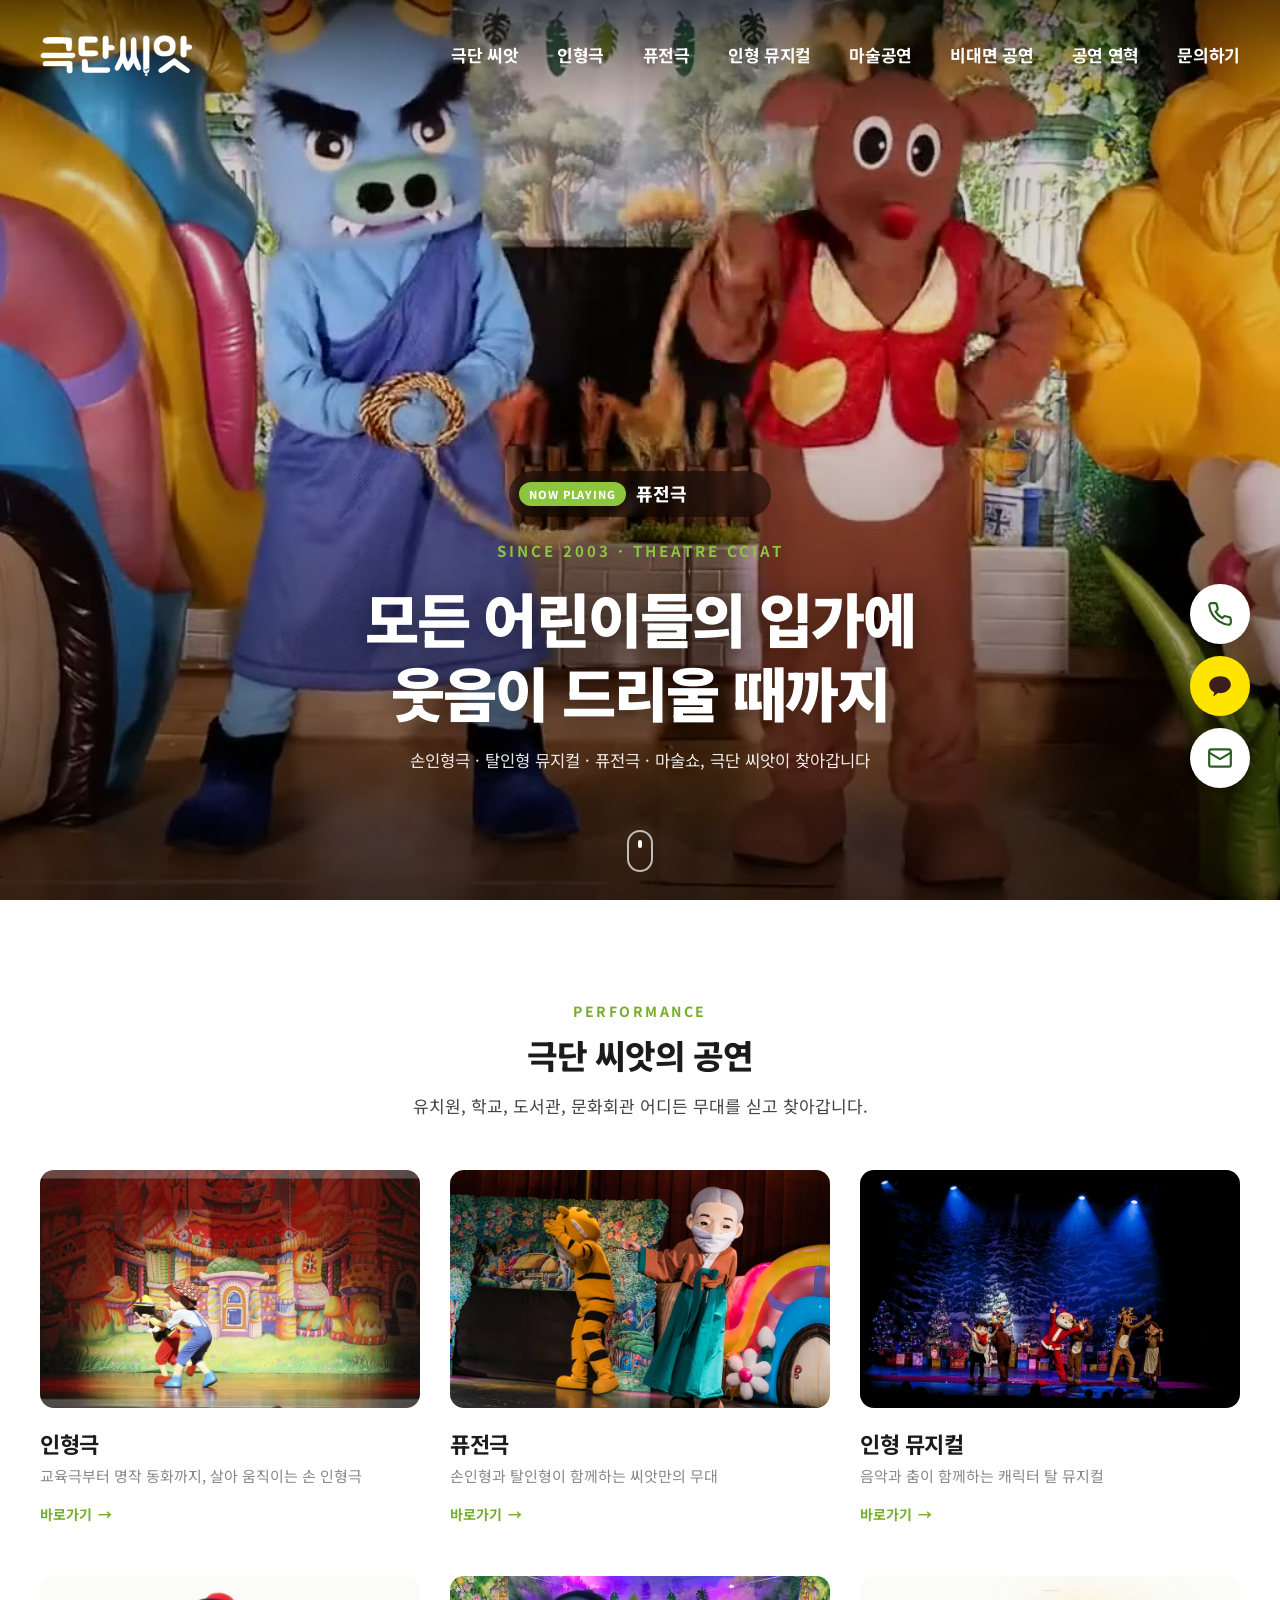
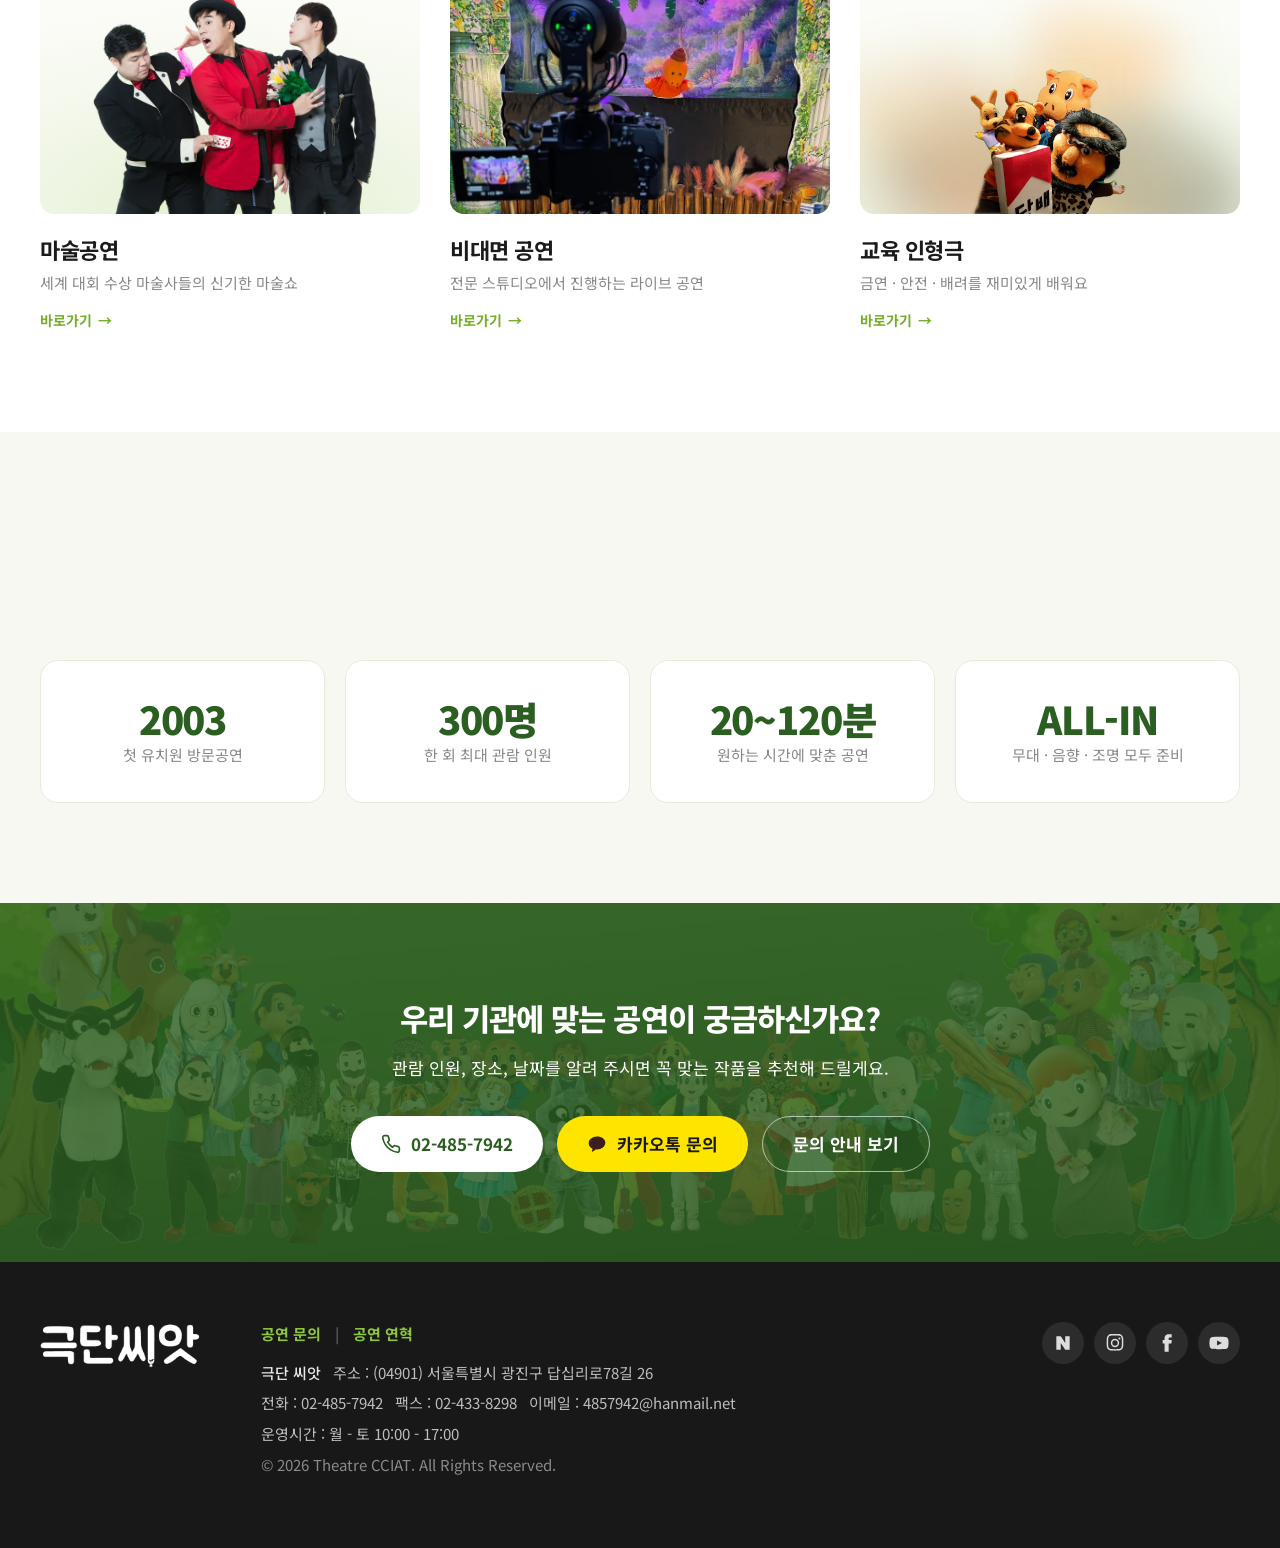
==== index.html @ 9a04a53c "극단 씨앗 새 홈페이지 첫 공개 Co-Authored-By: Claude Opus 5.5 <noreply@anthropic.com>" ====
<!doctype html>
<html lang="ko">
<head>
<meta charset="utf-8">
<meta name="viewport" content="width=device-width, initial-scale=1">
<title>극단 씨앗 | 어린이 인형극·퓨전극·인형 뮤지컬·마술공연</title>
<meta name="description" content="2003년부터 아이들의 웃음을 위해 달려온 극단 씨앗. 유치원·학교·도서관으로 찾아가는 인형극, 퓨전극, 인형 뮤지컬, 마술공연.">
<meta property="og:type" content="website">
<meta property="og:site_name" content="극단 씨앗">
<meta property="og:title" content="극단 씨앗 | 어린이 인형극·퓨전극·인형 뮤지컬·마술공연">
<meta property="og:description" content="2003년부터 아이들의 웃음을 위해 달려온 극단 씨앗. 유치원·학교·도서관으로 찾아가는 인형극, 퓨전극, 인형 뮤지컬, 마술공연.">
<meta property="og:image" content="assets/img/og.webp">
<meta name="theme-color" content="#2b5e21">
<link rel="icon" href="assets/img/favicon-32.png" sizes="32x32">
<link rel="apple-touch-icon" href="assets/img/favicon.png">
<link rel="preconnect" href="https://fonts.googleapis.com">
<link rel="preconnect" href="https://fonts.gstatic.com" crossorigin>
<link href="https://fonts.googleapis.com/css2?family=Noto+Sans+KR:wght@400;500;700;800;900&display=swap" rel="stylesheet">
<link rel="stylesheet" href="assets/css/style.css">
</head>
<body>
<a class="sr-only" href="#main">본문 바로가기</a>
<header class="header">
  <div class="wrap">
    <a class="logo" href="index.html" aria-label="극단 씨앗 홈"><img src="assets/img/logo-white.png" alt="극단 씨앗" width="300" height="86"></a>
    <nav class="gnb" aria-label="주 메뉴"><a href="about.html">극단 씨앗</a><a href="puppet.html">인형극</a><a href="fusion.html">퓨전극</a><a href="musical.html">인형 뮤지컬</a><a href="magic.html">마술공연</a><a href="untact.html">비대면 공연</a><a href="history.html">공연 연혁</a><a href="contact.html">문의하기</a></nav>
    <button class="menu-btn" type="button" aria-label="메뉴 열기" aria-expanded="false" aria-controls="m-nav"><span></span></button>
  </div>
</header>
<div class="m-nav" id="m-nav" role="dialog" aria-modal="true" aria-label="전체 메뉴">
  <div class="m-nav__top"><a href="index.html"><img src="assets/img/logo-green.png" alt="극단 씨앗"></a><button class="m-nav__close" type="button" aria-label="메뉴 닫기"></button></div>
  <ul><li><a href="about.html">극단 씨앗</a></li><li><a href="puppet.html">인형극</a></li><li><a href="fusion.html">퓨전극</a></li><li><a href="musical.html">인형 뮤지컬</a></li><li><a href="magic.html">마술공연</a></li><li><a href="untact.html">비대면 공연</a></li><li><a href="history.html">공연 연혁</a></li><li><a href="contact.html">문의하기</a></li></ul>
  <div class="m-nav__contact">공연 문의<a href="tel:02-485-7942">02-485-7942</a>월 - 토 10:00 - 17:00</div>
</div>
<main id="main">
<section class="mv">
  <img class="mv__poster" src="assets/video/hero-poster.jpg" alt="">
  <video autoplay muted loop playsinline preload="auto" poster="assets/video/hero-poster.jpg" aria-label="극단 씨앗 공연 하이라이트 영상" data-cues="퓨전극,손인형극,탈인형 뮤지컬,마술쇼,손인형극,퓨전극,탈인형 뮤지컬,마술쇼,손인형극,탈인형 뮤지컬,마술쇼,퓨전극,손인형극,탈인형 뮤지컬,마술쇼,퓨전극" data-cue-sec="2">
    <source src="assets/video/hero.mp4" type="video/mp4">
  </video>
  <div class="mv__copy">
    <p class="mv__now" aria-hidden="true"><span>NOW PLAYING</span><b>퓨전극</b></p>
    <span class="mv__eyebrow">SINCE 2003 · THEATRE CCIAT</span>
    <h1 class="mv__title">모든 어린이들의 입가에<br>웃음이 드리울 때까지</h1>
    <p class="mv__desc">손인형극 · 탈인형 뮤지컬 · 퓨전극 · 마술쇼, 극단 씨앗이 찾아갑니다</p>
  </div>
  <span class="mv__scroll" aria-hidden="true"></span>
</section>
<section class="section">
  <div class="wrap">
    <div class="sec-head reveal"><span class="sec-head__eyebrow">PERFORMANCE</span><h2 class="sec-head__title">극단 씨앗의 공연</h2><p class="sec-head__desc">유치원, 학교, 도서관, 문화회관 어디든 무대를 싣고 찾아갑니다.</p></div>
    <div class="grid">
      <a class="card reveal" href="puppet.html" data-group="">
  <div class="card__thumb"><img src="assets/img/genre-0.webp" alt="인형극" width="900" height="499" loading="lazy"></div>
  <h3 class="card__title">인형극</h3>
  <p class="card__desc">교육극부터 명작 동화까지, 살아 움직이는 손 인형극</p>
  <span class="card__more">바로가기</span>
</a><a class="card reveal" href="fusion.html" data-group="">
  <div class="card__thumb"><img src="assets/img/genre-1.webp" alt="퓨전극" width="900" height="601" loading="lazy"></div>
  <h3 class="card__title">퓨전극</h3>
  <p class="card__desc">손인형과 탈인형이 함께하는 씨앗만의 무대</p>
  <span class="card__more">바로가기</span>
</a><a class="card reveal" href="musical.html" data-group="">
  <div class="card__thumb"><img src="assets/img/genre-2.webp" alt="인형 뮤지컬" width="900" height="600" loading="lazy"></div>
  <h3 class="card__title">인형 뮤지컬</h3>
  <p class="card__desc">음악과 춤이 함께하는 캐릭터 탈 뮤지컬</p>
  <span class="card__more">바로가기</span>
</a><a class="card reveal" href="magic.html" data-group="">
  <div class="card__thumb"><img src="assets/img/genre-3.webp" alt="마술공연" width="900" height="600" loading="lazy"></div>
  <h3 class="card__title">마술공연</h3>
  <p class="card__desc">세계 대회 수상 마술사들의 신기한 마술쇼</p>
  <span class="card__more">바로가기</span>
</a><a class="card reveal" href="untact.html" data-group="">
  <div class="card__thumb"><img src="assets/img/genre-4.webp" alt="비대면 공연" width="900" height="507" loading="lazy"></div>
  <h3 class="card__title">비대면 공연</h3>
  <p class="card__desc">전문 스튜디오에서 진행하는 라이브 공연</p>
  <span class="card__more">바로가기</span>
</a><a class="card reveal" href="puppet.html#edu" data-group="">
  <div class="card__thumb card__thumb--contain"><span class="card__blur" style="background-image:url('assets/img/genre-5.webp')" aria-hidden="true"></span><img src="assets/img/genre-5.webp" alt="교육 인형극" width="555" height="730" loading="lazy"></div>
  <h3 class="card__title">교육 인형극</h3>
  <p class="card__desc">금연 · 안전 · 배려를 재미있게 배워요</p>
  <span class="card__more">바로가기</span>
</a>
    </div>
  </div>
</section>
<section class="section section--cream">
  <div class="wrap">
    <div class="sec-head reveal"><span class="sec-head__eyebrow">WHY CCIAT</span><h2 class="sec-head__title">무대만 놓을 공간이면 충분해요</h2></div>
    <div class="stats">
      <div class="stat reveal"><b>2003</b><span>첫 유치원 방문공연</span></div>
      <div class="stat reveal"><b>300명</b><span>한 회 최대 관람 인원</span></div>
      <div class="stat reveal"><b>20~120분</b><span>원하는 시간에 맞춘 공연</span></div>
      <div class="stat reveal"><b>ALL-IN</b><span>무대 · 음향 · 조명 모두 준비</span></div>
    </div>
  </div>
</section>
<section class="cta">
  <img class="cta__bg" src="assets/img/cast-line.webp" alt="" loading="lazy">
  <div class="wrap">
    <h2 class="cta__title reveal">우리 기관에 맞는 공연이 궁금하신가요?</h2>
    <p class="cta__desc reveal">관람 인원, 장소, 날짜를 알려 주시면 꼭 맞는 작품을 추천해 드릴게요.</p>
    <div class="cta__btns reveal">
      <a class="btn btn--white" href="tel:02-485-7942"><svg viewBox="0 0 24 24" fill="none" stroke="currentColor" stroke-width="2" stroke-linecap="round" stroke-linejoin="round" aria-hidden="true"><path d="M22 16.9v3a2 2 0 0 1-2.2 2 19.8 19.8 0 0 1-8.6-3.1 19.5 19.5 0 0 1-6-6A19.8 19.8 0 0 1 2.1 4.2 2 2 0 0 1 4.1 2h3a2 2 0 0 1 2 1.7c.1.9.4 1.8.7 2.7a2 2 0 0 1-.5 2.1L8 9.8a16 16 0 0 0 6 6l1.3-1.3a2 2 0 0 1 2.1-.4c.9.3 1.8.6 2.7.7a2 2 0 0 1 1.7 2z"/></svg> 02-485-7942</a>
      <a class="btn btn--kakao" href="http://pf.kakao.com/_xkqhhs/chat" target="_blank" rel="noopener"><svg viewBox="0 0 24 24" aria-hidden="true"><path fill="#3c1e1e" d="M12 3C6.5 3 2 6.6 2 11c0 2.8 1.9 5.3 4.7 6.7-.2.8-.7 2.8-.8 3.2-.1.5.2.5.4.4.2-.1 2.9-2 4-2.8.6.1 1.1.1 1.7.1 5.5 0 10-3.6 10-8S17.5 3 12 3z"/></svg> 카카오톡 문의</a>
      <a class="btn btn--line" href="contact.html">문의 안내 보기</a>
    </div>
  </div>
</section>
</main>
<footer class="footer">
  <div class="wrap">
    <div class="footer__logo"><img src="assets/img/logo-white.png" alt="극단 씨앗" width="160" height="46"></div>
    <div class="footer__info">
      <div class="footer__links"><a href="contact.html">공연 문의</a><span>|</span><a href="history.html">공연 연혁</a></div>
      <p><b>극단 씨앗</b> &nbsp; 주소 : (04901) 서울특별시 광진구 답십리로78길 26</p>
      <p>전화 : <a href="tel:02-485-7942">02-485-7942</a> &nbsp; 팩스 : 02-433-8298 &nbsp; 이메일 : <a href="mailto:4857942@hanmail.net">4857942@hanmail.net</a></p>
      <p>운영시간 : 월 - 토 10:00 - 17:00</p>
      <p class="footer__copy">© 2026 Theatre CCIAT. All Rights Reserved.</p>
    </div>
    <div class="footer__sns">
      <a href="https://cafe.naver.com/cciat" target="_blank" rel="noopener" aria-label="네이버 카페"><svg viewBox="0 0 24 24" aria-hidden="true"><path d="M4 4h5.3l5.4 8V4H20v16h-5.3l-5.4-8v8H4z"/></svg></a>
      <a href="https://www.instagram.com/seed_kids_tainment/" target="_blank" rel="noopener" aria-label="인스타그램"><svg viewBox="0 0 24 24" aria-hidden="true"><path d="M12 7a5 5 0 1 0 0 10 5 5 0 0 0 0-10zm0 8.2a3.2 3.2 0 1 1 0-6.4 3.2 3.2 0 0 1 0 6.4zM17.3 5.5a1.2 1.2 0 1 0 0 2.4 1.2 1.2 0 0 0 0-2.4zM21.9 7.1c-.1-1.6-.4-3-1.6-4.2-1.2-1.2-2.6-1.5-4.2-1.6C14.5 1.2 9.5 1.2 7.9 1.3 6.3 1.4 4.9 1.7 3.7 2.9 2.5 4.1 2.2 5.5 2.1 7.1 2 8.7 2 13.7 2.1 15.3c.1 1.6.4 3 1.6 4.2 1.2 1.2 2.6 1.5 4.2 1.6 1.6.1 6.6.1 8.2 0 1.6-.1 3-.4 4.2-1.6 1.2-1.2 1.5-2.6 1.6-4.2.1-1.6.1-6.6 0-8.2zm-2.1 10a3.3 3.3 0 0 1-1.9 1.9c-1.3.5-4.4.4-5.9.4s-4.6.1-5.9-.4a3.3 3.3 0 0 1-1.9-1.9c-.5-1.3-.4-4.4-.4-5.9s-.1-4.6.4-5.9a3.3 3.3 0 0 1 1.9-1.9c1.3-.5 4.4-.4 5.9-.4s4.6-.1 5.9.4a3.3 3.3 0 0 1 1.9 1.9c.5 1.3.4 4.4.4 5.9s.1 4.6-.4 5.9z"/></svg></a>
      <a href="https://www.facebook.com/seedtainment" target="_blank" rel="noopener" aria-label="페이스북"><svg viewBox="0 0 24 24" aria-hidden="true"><path d="M14 8.5V6.6c0-.9.6-1.1 1-1.1h2.6V1.6L14 1.5c-4 0-4.9 3-4.9 4.9v2.1H6.8v4.1h2.3V22.5H14V12.6h3.3l.4-4.1z"/></svg></a>
      <a href="https://www.youtube.com/channel/UC2KgbLecmBoqmbRjazurhUA" target="_blank" rel="noopener" aria-label="유튜브"><svg viewBox="0 0 24 24" aria-hidden="true"><path d="M23 7.2a3 3 0 0 0-2.1-2.1C19 4.6 12 4.6 12 4.6s-7 0-8.9.5A3 3 0 0 0 1 7.2 31 31 0 0 0 .5 12a31 31 0 0 0 .5 4.8 3 3 0 0 0 2.1 2.1c1.9.5 8.9.5 8.9.5s7 0 8.9-.5a3 3 0 0 0 2.1-2.1 31 31 0 0 0 .5-4.8 31 31 0 0 0-.5-4.8zM9.7 15V9l5.8 3z"/></svg></a>
    </div>
  </div>
</footer>
<div class="quick" aria-label="빠른 문의">
  <a href="tel:02-485-7942" aria-label="전화 문의" style="color:var(--green-700)"><svg viewBox="0 0 24 24" fill="none" stroke="currentColor" stroke-width="2" stroke-linecap="round" stroke-linejoin="round" aria-hidden="true"><path d="M22 16.9v3a2 2 0 0 1-2.2 2 19.8 19.8 0 0 1-8.6-3.1 19.5 19.5 0 0 1-6-6A19.8 19.8 0 0 1 2.1 4.2 2 2 0 0 1 4.1 2h3a2 2 0 0 1 2 1.7c.1.9.4 1.8.7 2.7a2 2 0 0 1-.5 2.1L8 9.8a16 16 0 0 0 6 6l1.3-1.3a2 2 0 0 1 2.1-.4c.9.3 1.8.6 2.7.7a2 2 0 0 1 1.7 2z"/></svg></a>
  <a class="quick__kakao" href="http://pf.kakao.com/_xkqhhs/chat" target="_blank" rel="noopener" aria-label="카카오톡 문의"><svg viewBox="0 0 24 24" aria-hidden="true"><path fill="#3c1e1e" d="M12 3C6.5 3 2 6.6 2 11c0 2.8 1.9 5.3 4.7 6.7-.2.8-.7 2.8-.8 3.2-.1.5.2.5.4.4.2-.1 2.9-2 4-2.8.6.1 1.1.1 1.7.1 5.5 0 10-3.6 10-8S17.5 3 12 3z"/></svg></a>
  <a href="mailto:4857942@hanmail.net" aria-label="이메일 문의" style="color:var(--green-700)"><svg viewBox="0 0 24 24" fill="none" stroke="currentColor" stroke-width="2" stroke-linecap="round" stroke-linejoin="round" aria-hidden="true"><rect x="2" y="4" width="20" height="16" rx="2"/><path d="m22 7-10 6L2 7"/></svg></a>
  <button class="quick__top" type="button" aria-label="맨 위로"><svg viewBox="0 0 24 24" fill="none" stroke="currentColor" stroke-width="2.5" stroke-linecap="round" stroke-linejoin="round" aria-hidden="true"><path d="M12 19V5M5 12l7-7 7 7"/></svg>TOP</button>
</div>
<div class="modal" role="dialog" aria-modal="true" aria-labelledby="modal-title">
  <div class="modal__dim"></div>
  <div class="modal__box">
    <div class="modal__head"><div><p class="modal__cat"></p><h2 class="modal__title" id="modal-title"></h2></div><button class="modal__close" type="button" aria-label="닫기"></button></div>
    <div class="modal__body"></div>
    <div class="modal__foot">
      <a class="btn btn--accent" href="tel:02-485-7942"><svg viewBox="0 0 24 24" fill="none" stroke="currentColor" stroke-width="2" stroke-linecap="round" stroke-linejoin="round" aria-hidden="true"><path d="M22 16.9v3a2 2 0 0 1-2.2 2 19.8 19.8 0 0 1-8.6-3.1 19.5 19.5 0 0 1-6-6A19.8 19.8 0 0 1 2.1 4.2 2 2 0 0 1 4.1 2h3a2 2 0 0 1 2 1.7c.1.9.4 1.8.7 2.7a2 2 0 0 1-.5 2.1L8 9.8a16 16 0 0 0 6 6l1.3-1.3a2 2 0 0 1 2.1-.4c.9.3 1.8.6 2.7.7a2 2 0 0 1 1.7 2z"/></svg> 전화 문의 02-485-7942</a>
      <a class="btn btn--kakao" href="http://pf.kakao.com/_xkqhhs/chat" target="_blank" rel="noopener"><svg viewBox="0 0 24 24" aria-hidden="true"><path fill="#3c1e1e" d="M12 3C6.5 3 2 6.6 2 11c0 2.8 1.9 5.3 4.7 6.7-.2.8-.7 2.8-.8 3.2-.1.5.2.5.4.4.2-.1 2.9-2 4-2.8.6.1 1.1.1 1.7.1 5.5 0 10-3.6 10-8S17.5 3 12 3z"/></svg> 카카오톡 문의</a>
    </div>
  </div>
</div>
<script src="assets/js/main.js"></script>
</body>
</html>
---- assets/css/style.css ----
/* 극단 씨앗 — 공통 스타일 (참고: 힐링매직 레이아웃) */
:root {
  --green-900: #1f4618;
  --green-700: #2b5e21;   /* 로고 녹색 */
  --green-500: #6c8c4b;
  --accent: #8cc63f;      /* 새싹 라임 — 버튼·활성 탭 */
  --accent-dark: #76ad2c;
  --cream: #f7f8f1;
  --ink: #1b1b1b;
  --gray-700: #444;
  --gray-500: #888;
  --gray-300: #d9d9d9;
  --gray-100: #f3f3f3;
  --footer: #181818;
  --header-h: 110px;
  --wrap: 1400px;
  --radius: 14px;
  --font: "Noto Sans KR", "Apple SD Gothic Neo", "Malgun Gothic", sans-serif;
}

*, *::before, *::after { box-sizing: border-box; }
html { scroll-behavior: smooth; -webkit-text-size-adjust: 100%; }
body {
  margin: 0;
  font-family: var(--font);
  color: var(--ink);
  background: #fff;
  line-height: 1.65;
  word-break: keep-all;
  overflow-x: hidden;
}
img, video { max-width: 100%; display: block; }
a { color: inherit; text-decoration: none; }
button { font: inherit; cursor: pointer; border: 0; background: none; color: inherit; }
h1, h2, h3, h4, p, ul, ol, dl, dd { margin: 0; }
ul { padding: 0; list-style: none; }
.wrap { width: 100%; max-width: var(--wrap); margin: 0 auto; padding: 0 40px; }
.sr-only { position: absolute; width: 1px; height: 1px; overflow: hidden; clip: rect(0 0 0 0); white-space: nowrap; }
:focus-visible { outline: 3px solid var(--accent); outline-offset: 3px; }

/* ---------- 헤더 ---------- */
.header {
  position: fixed; inset: 0 0 auto 0; z-index: 100;
  height: var(--header-h);
  color: #fff;
  transition: background .3s, height .3s, box-shadow .3s;
}
.header::before {
  content: ""; position: absolute; inset: 0;
  background: linear-gradient(to bottom, rgba(0,0,0,.45), rgba(0,0,0,0));
  pointer-events: none; transition: opacity .3s;
}
.header .wrap { position: relative; height: 100%; display: flex; align-items: center; justify-content: space-between; max-width: none; padding: 0 40px; }
.logo { display: flex; align-items: center; gap: 12px; flex-shrink: 0; }
.logo img { height: 44px; width: auto; }
.gnb { display: flex; align-items: center; gap: clamp(18px, 3vw, 64px); }
.gnb a { font-size: 19px; font-weight: 700; letter-spacing: -.02em; position: relative; padding: 6px 0; white-space: nowrap; }
.gnb a::after {
  content: ""; position: absolute; left: 0; right: 0; bottom: 0; height: 3px; border-radius: 3px;
  background: var(--accent); transform: scaleX(0); transition: transform .25s;
}
.gnb a:hover::after, .gnb a[aria-current="page"]::after { transform: scaleX(1); }
.header.is-scrolled { height: 80px; background: rgba(20, 32, 16, .92); backdrop-filter: blur(8px); box-shadow: 0 4px 20px rgba(0,0,0,.15); }
.header.is-scrolled::before { opacity: 0; }
.header.is-scrolled .logo img { height: 36px; }

.menu-btn { display: none; width: 44px; height: 44px; position: relative; }
.menu-btn span, .menu-btn::before, .menu-btn::after {
  content: ""; position: absolute; left: 10px; right: 10px; height: 2px; background: currentColor; border-radius: 2px; transition: transform .3s, opacity .3s;
}
.menu-btn::before { top: 14px; } .menu-btn span { top: 21px; } .menu-btn::after { top: 28px; }

/* 모바일 메뉴 */
.m-nav {
  position: fixed; inset: 0; z-index: 200; background: #fff; color: var(--ink);
  transform: translateX(100%); transition: transform .35s ease; display: flex; flex-direction: column;
  visibility: hidden;
}
.m-nav.is-open { transform: none; visibility: visible; }
.m-nav__top { display: flex; align-items: center; justify-content: space-between; height: 72px; padding: 0 16px; border-bottom: 1px solid var(--gray-300); }
.m-nav__top img { height: 34px; }
.m-nav__close { width: 44px; height: 44px; position: relative; }
.m-nav__close::before, .m-nav__close::after { content: ""; position: absolute; left: 10px; right: 10px; top: 21px; height: 2px; background: var(--ink); }
.m-nav__close::before { transform: rotate(45deg); } .m-nav__close::after { transform: rotate(-45deg); }
.m-nav ul { padding: 12px 16px; overflow-y: auto; }
.m-nav li a { display: block; padding: 16px 4px; font-size: 18px; font-weight: 700; border-bottom: 1px solid var(--gray-100); }
.m-nav li a[aria-current="page"] { color: var(--green-700); }
.m-nav__contact { margin-top: auto; padding: 20px 16px 28px; background: var(--cream); font-size: 15px; }
.m-nav__contact a { display: block; font-weight: 700; font-size: 20px; color: var(--green-700); }

/* ---------- 메인 비주얼 ---------- */
.mv { position: relative; height: 100vh; height: 100svh; min-height: 560px; overflow: hidden; background: #0b1208; color: #fff; }
.mv video, .mv .mv__poster { position: absolute; inset: 0; width: 100%; height: 100%; object-fit: cover; }
.mv::after { content: ""; position: absolute; inset: 0; background: linear-gradient(180deg, rgba(0,0,0,.25) 0%, rgba(0,0,0,.1) 40%, rgba(0,0,0,.65) 100%); }
.mv__copy { position: absolute; z-index: 2; left: 0; right: 0; bottom: 14vh; text-align: center; padding: 0 16px; }
.mv__eyebrow { display: inline-block; font-size: 15px; font-weight: 700; letter-spacing: .2em; color: var(--accent); margin-bottom: 18px; }
.mv__title { font-size: clamp(30px, 4.6vw, 64px); font-weight: 900; line-height: 1.25; letter-spacing: -.03em; text-shadow: 0 4px 24px rgba(0,0,0,.4); }
.mv__desc { margin-top: 18px; font-size: clamp(15px, 1.3vw, 19px); opacity: .9; }
.mv__scroll { position: absolute; z-index: 2; left: 50%; bottom: 28px; transform: translateX(-50%); width: 26px; height: 42px; border: 2px solid rgba(255,255,255,.7); border-radius: 14px; }
.mv__scroll::after { content: ""; position: absolute; left: 50%; top: 8px; width: 4px; height: 8px; margin-left: -2px; border-radius: 2px; background: #fff; animation: scrollDot 1.8s infinite; }
@keyframes scrollDot { 0% { transform: translateY(0); opacity: 1; } 80% { transform: translateY(14px); opacity: 0; } 100% { opacity: 0; } }

/* ---------- 서브 비주얼 ---------- */
.sv { position: relative; height: 400px; display: flex; align-items: center; justify-content: center; color: #fff; overflow: hidden; background: var(--green-900); }
.sv__bg { position: absolute; inset: 0; width: 100%; height: 100%; object-fit: cover; transform: scale(1.05); animation: svZoom 8s ease-out forwards; }
@keyframes svZoom { to { transform: scale(1); } }
.sv::after { content: ""; position: absolute; inset: 0; background: rgba(10, 22, 6, .45); }
.sv__inner { position: relative; z-index: 1; text-align: center; padding: var(--header-h) 16px 0; }
.sv__title { font-size: clamp(30px, 3.4vw, 44px); font-weight: 800; letter-spacing: -.03em; }
.sv__desc { margin-top: 10px; font-size: 17px; opacity: .9; }

/* ---------- 공통 섹션 ---------- */
.section { padding: 100px 0; }
.section--tight { padding: 70px 0; }
.section--cream { background: var(--cream); }
.sec-head { text-align: center; margin-bottom: 50px; }
.sec-head__eyebrow { display: block; font-size: 14px; font-weight: 700; letter-spacing: .18em; color: var(--accent-dark); margin-bottom: 10px; }
.sec-head__title { font-size: clamp(26px, 2.6vw, 38px); font-weight: 800; letter-spacing: -.03em; line-height: 1.35; }
.sec-head__desc { margin-top: 14px; color: var(--gray-700); font-size: 17px; }

/* 소개 문단 (각 장르 페이지 상단) */
.intro { max-width: 860px; margin: 0 auto 60px; text-align: center; }
.intro__title { font-size: clamp(24px, 2.4vw, 34px); font-weight: 800; letter-spacing: -.03em; color: var(--green-700); margin-bottom: 18px; }
.intro p { font-size: 17px; color: var(--gray-700); }

/* ---------- 탭 (ALL / 분류) ---------- */
.tabs { display: flex; flex-wrap: wrap; gap: 12px; margin-bottom: 50px; }
.tab {
  min-width: 140px; padding: 14px 28px; border-radius: 140px; border: 1px solid var(--gray-300);
  background: #fff; color: var(--gray-500); font-size: 17px; font-weight: 500; transition: all .2s;
}
.tab:hover { border-color: var(--accent); color: var(--accent-dark); }
.tab.is-active { background: var(--accent); border-color: var(--accent); color: #fff; font-weight: 700; }

/* ---------- 카드 그리드 ---------- */
.grid { display: grid; grid-template-columns: repeat(3, 1fr); gap: 50px 30px; }
.card { display: flex; flex-direction: column; text-align: left; width: 100%; }
.card[hidden] { display: none; }
.card__thumb {
  position: relative; aspect-ratio: 16 / 10; overflow: hidden; border-radius: var(--radius);
  background: radial-gradient(120% 90% at 50% 100%, #e3efcf 0%, #f4f8ec 60%, #fbfcf7 100%);
}
.card__thumb img { width: 100%; height: 100%; object-fit: cover; transition: transform .5s ease; }
.card__thumb--contain img { object-fit: contain; padding: 14px 10px 0; object-position: center bottom; }
.card:hover .card__thumb img { transform: scale(1.05); }
.card__badge { position: absolute; left: 14px; top: 14px; z-index: 1; padding: 4px 12px; border-radius: 30px; background: rgba(255,255,255,.92); color: var(--green-700); font-size: 13px; font-weight: 700; }
.card__title { margin-top: 20px; font-size: 22px; font-weight: 700; letter-spacing: -.02em; line-height: 1.4; }
.card__desc { margin-top: 6px; font-size: 15px; color: var(--gray-500); }
.card__more { margin-top: 14px; display: inline-flex; align-items: center; gap: 6px; font-size: 14px; font-weight: 700; color: var(--accent-dark); }
.card__more::after { content: "→"; transition: transform .2s; }
.card:hover .card__more::after { transform: translateX(4px); }

/* 포스터형 카드 (마술 프로그램) */
.grid--poster { grid-template-columns: repeat(4, 1fr); gap: 40px 24px; }
.card__thumb--poster { aspect-ratio: 1 / 1; background: #111; }

/* ---------- FAQ / 진행 안내 ---------- */
.flow { display: flex; align-items: center; justify-content: center; gap: 18px; flex-wrap: wrap; margin-bottom: 60px; }
.flow__step { min-width: 170px; padding: 22px 26px; border-radius: 18px; background: #fff; border: 2px solid var(--accent); text-align: center; }
.flow__step b { display: block; font-size: 19px; color: var(--green-700); }
.flow__step span { font-size: 14px; color: var(--gray-500); }
.flow__step--edge { background: var(--green-700); border-color: var(--green-700); color: #fff; font-weight: 800; letter-spacing: .05em; min-width: 120px; }
.flow__arrow { color: var(--accent-dark); font-size: 24px; font-weight: 700; }

.faq { max-width: 960px; margin: 0 auto; display: grid; gap: 16px; }
.faq details { background: #fff; border-radius: var(--radius); border: 1px solid var(--gray-300); overflow: hidden; }
.faq summary { list-style: none; cursor: pointer; padding: 24px 64px 24px 28px; font-size: 18px; font-weight: 700; position: relative; }
.faq summary::-webkit-details-marker { display: none; }
.faq summary::before { content: "Q."; color: var(--accent-dark); margin-right: 8px; }
.faq summary::after { content: "+"; position: absolute; right: 28px; top: 50%; transform: translateY(-50%); font-size: 26px; font-weight: 400; color: var(--gray-500); transition: transform .2s; }
.faq details[open] summary::after { transform: translateY(-50%) rotate(45deg); }
.faq .faq__a { padding: 0 28px 26px 56px; color: var(--gray-700); font-size: 16px; }

/* ---------- 문의 띠 ---------- */
.cta { position: relative; padding: 90px 0; background: var(--green-700); color: #fff; text-align: center; overflow: hidden; }
.cta__bg { position: absolute; inset: auto 0 0 0; width: 100%; opacity: .18; pointer-events: none; }
.cta .wrap { position: relative; }
.cta__title { font-size: clamp(24px, 2.4vw, 34px); font-weight: 800; letter-spacing: -.03em; }
.cta__desc { margin-top: 10px; opacity: .85; font-size: 17px; }
.cta__btns { margin-top: 34px; display: flex; flex-wrap: wrap; justify-content: center; gap: 14px; }
.btn { display: inline-flex; align-items: center; justify-content: center; gap: 10px; min-height: 56px; padding: 0 30px; border-radius: 60px; font-size: 17px; font-weight: 700; transition: transform .2s, background .2s; }
.btn:hover { transform: translateY(-2px); }
.btn--accent { background: var(--accent); color: #fff; }
.btn--accent:hover { background: var(--accent-dark); }
.btn--white { background: #fff; color: var(--green-700); }
.btn--kakao { background: #fee500; color: #191919; }
.btn--line { border: 1px solid rgba(255,255,255,.6); color: #fff; }
.btn svg { width: 20px; height: 20px; }

/* ---------- 푸터 ---------- */
.footer { background: var(--footer); color: #bdbdbd; padding: 60px 0 70px; font-size: 15px; }
.footer .wrap { display: flex; gap: 60px; align-items: flex-start; max-width: none; padding: 0 40px; }
.footer__logo img { height: 46px; width: auto; }
.footer__links { display: flex; gap: 14px; margin-bottom: 14px; font-weight: 700; color: var(--accent); }
.footer__links span { color: #555; }
.footer__info p + p { margin-top: 6px; }
.footer__info b { color: #e5e5e5; font-weight: 500; }
.footer__copy { margin-top: 16px; color: #8a8a8a; }
.footer__sns { margin-left: auto; display: flex; gap: 10px; }
.footer__sns a { width: 42px; height: 42px; border-radius: 50%; background: #2c2c2c; display: grid; place-items: center; transition: background .2s; }
.footer__sns a:hover { background: var(--green-700); }
.footer__sns svg { width: 20px; height: 20px; fill: #ddd; }

/* ---------- 떠 있는 문의 버튼 ---------- */
.quick { position: fixed; right: 30px; bottom: 40px; z-index: 90; display: flex; flex-direction: column; gap: 12px; }
.quick a, .quick button {
  width: 60px; height: 60px; border-radius: 50%; background: #fff; display: grid; place-items: center;
  box-shadow: 0 4px 16px rgba(0,0,0,.18); transition: transform .2s;
}
.quick a:hover, .quick button:hover { transform: translateY(-3px); }
.quick svg { width: 26px; height: 26px; }
.quick__kakao { background: #fee500 !important; }
.quick__top { flex-direction: column; font-size: 11px; font-weight: 800; color: var(--accent-dark); gap: 0; line-height: 1; opacity: 0; pointer-events: none; transition: opacity .3s, transform .2s !important; }
.quick__top.is-show { opacity: 1; pointer-events: auto; }
.quick__top svg { width: 18px; height: 18px; margin-bottom: 2px; }

/* ---------- 모달 (작품 상세) ---------- */
.modal { position: fixed; inset: 0; z-index: 300; display: none; }
.modal.is-open { display: block; }
.modal__dim { position: absolute; inset: 0; background: rgba(0,0,0,.6); }
.modal__box {
  position: absolute; left: 50%; top: 50%; transform: translate(-50%, -50%);
  width: min(1000px, calc(100% - 40px)); max-height: calc(100% - 60px); overflow-y: auto;
  background: #fff; border-radius: 20px; overscroll-behavior: contain;
}
.modal__head { position: sticky; top: 0; z-index: 2; background: #fff; display: flex; align-items: center; justify-content: space-between; gap: 20px; padding: 26px 34px 20px; border-bottom: 1px solid var(--gray-100); }
.modal__cat { font-size: 14px; font-weight: 700; color: var(--accent-dark); }
.modal__title { font-size: 26px; font-weight: 800; letter-spacing: -.03em; }
.modal__close { width: 44px; height: 44px; flex-shrink: 0; position: relative; border-radius: 50%; background: var(--gray-100); }
.modal__close::before, .modal__close::after { content: ""; position: absolute; left: 13px; right: 13px; top: 21px; height: 2px; background: var(--ink); }
.modal__close::before { transform: rotate(45deg); } .modal__close::after { transform: rotate(-45deg); }
.modal__body { padding: 30px 34px 40px; }
.work { display: grid; grid-template-columns: 260px 1fr; gap: 30px; padding: 30px 0; border-bottom: 1px solid var(--gray-100); }
.work:first-child { padding-top: 0; }
.work:last-child { border-bottom: 0; padding-bottom: 0; }
.work--noimg { grid-template-columns: 1fr; }
.work__img { border-radius: 12px; overflow: hidden; background: var(--cream); align-self: start; }
.work__img img { width: 100%; height: auto; }
.work__num { font-size: 14px; font-weight: 800; color: var(--accent-dark); }
.work__name { font-size: 22px; font-weight: 800; letter-spacing: -.02em; margin: 2px 0 12px; }
.work__tags { display: flex; flex-wrap: wrap; gap: 6px; margin-bottom: 12px; }
.work__tags li { padding: 3px 12px; border-radius: 30px; background: #eef6e2; color: var(--green-700); font-size: 13px; font-weight: 500; }
.work__cast { font-size: 14px; color: var(--gray-500); margin-bottom: 12px; }
.work__cast b { color: var(--gray-700); }
.work__story { font-size: 16px; color: var(--gray-700); white-space: pre-line; }
.modal__foot { padding: 0 34px 34px; display: flex; flex-wrap: wrap; gap: 10px; }
.modal__foot .btn { min-height: 50px; font-size: 16px; }

/* ---------- 소개 페이지 ---------- */
.greet { display: grid; grid-template-columns: 1fr 1.15fr; gap: 70px; align-items: center; }
.greet__img { border-radius: 24px; overflow: hidden; aspect-ratio: 4/3; }
.greet__img img { width: 100%; height: 100%; object-fit: cover; }
.greet__quote { font-size: clamp(26px, 2.5vw, 36px); font-weight: 800; line-height: 1.4; letter-spacing: -.03em; color: var(--green-700); margin-bottom: 26px; }
.greet p { font-size: 17px; color: var(--gray-700); }
.greet p + p { margin-top: 14px; }
.greet__sign { margin-top: 28px !important; font-weight: 700; color: var(--ink) !important; }
.greet__sign span { color: var(--gray-500); font-weight: 400; margin-right: 8px; }

.stats { display: grid; grid-template-columns: repeat(4, 1fr); gap: 20px; }
.stat { background: #fff; border-radius: 18px; padding: 34px 20px; text-align: center; border: 1px solid #e6ecd9; }
.stat b { display: block; font-size: clamp(30px, 3vw, 44px); font-weight: 900; color: var(--green-700); letter-spacing: -.03em; line-height: 1.2; }
.stat span { font-size: 15px; color: var(--gray-500); }

.joy { display: grid; grid-template-columns: 1.1fr 1fr; gap: 60px; align-items: center; }
.joy__imgs { display: grid; grid-template-columns: 1fr 1fr; gap: 14px; }
.joy__imgs img { border-radius: 16px; width: 100%; aspect-ratio: 1; object-fit: cover; }
.joy__imgs img:first-child { grid-row: span 2; aspect-ratio: auto; height: 100%; }
.joy h3 { font-size: clamp(24px, 2.2vw, 32px); font-weight: 800; letter-spacing: -.03em; margin-bottom: 22px; }
.joy p { color: var(--gray-700); font-size: 17px; }
.joy p + p { margin-top: 12px; }

.cast-strip { margin-top: 60px; }
.cast-strip { width: 100%; aspect-ratio: 1920 / 640; object-fit: cover; object-position: center bottom; border-radius: 24px; }

/* ---------- 연혁 ---------- */
.history { max-width: 1100px; margin: 0 auto; }
.year { display: grid; grid-template-columns: 200px 1fr; gap: 40px; padding: 44px 0; border-top: 1px solid var(--gray-300); }
.year:last-child { border-bottom: 1px solid var(--gray-300); }
.year__num { font-size: 44px; font-weight: 900; color: var(--green-700); letter-spacing: -.03em; line-height: 1; position: sticky; top: 110px; align-self: start; }
.year__list li { display: grid; grid-template-columns: 56px 1fr; gap: 10px; padding: 9px 0; font-size: 16px; color: var(--gray-700); }
.year__list li b { color: var(--accent-dark); font-weight: 700; }
.year__list .tag-untact { display: inline-block; margin-right: 6px; padding: 0 8px; border-radius: 20px; background: #eef6e2; color: var(--green-700); font-size: 12px; font-weight: 700; vertical-align: 2px; }
.year__list em { font-style: normal; color: var(--ink); font-weight: 700; }
.history__more { display: block; margin: 40px auto 0; }

/* ---------- 비대면 ---------- */
.untact-info { display: grid; grid-template-columns: repeat(3, 1fr); gap: 24px; margin-bottom: 70px; }
.untact-info li { background: var(--cream); border-radius: 18px; padding: 34px 30px; }
.untact-info b { display: block; font-size: 20px; margin-bottom: 8px; color: var(--green-700); }
.untact-info p { color: var(--gray-700); }
.gallery { display: grid; grid-template-columns: repeat(4, 1fr); gap: 14px; }
.gallery img { width: 100%; aspect-ratio: 16/10; object-fit: cover; border-radius: 12px; }

/* ---------- 영상 ---------- */
.video-box { max-width: 1000px; margin: 0 auto; aspect-ratio: 16/9; border-radius: 20px; overflow: hidden; background: #000; }
.video-box iframe, .video-box video { width: 100%; height: 100%; border: 0; }

/* ---------- 문의 페이지 ---------- */
.contact-grid { display: grid; grid-template-columns: repeat(3, 1fr); gap: 24px; margin-bottom: 70px; }
.contact-card { border-radius: 20px; padding: 40px 30px; background: var(--cream); text-align: center; display: flex; flex-direction: column; align-items: center; gap: 8px; transition: transform .2s, box-shadow .2s; }
.contact-card:hover { transform: translateY(-4px); box-shadow: 0 14px 30px rgba(0,0,0,.08); }
.contact-card__icon { width: 70px; height: 70px; border-radius: 50%; display: grid; place-items: center; background: #fff; margin-bottom: 12px; }
.contact-card__icon svg { width: 32px; height: 32px; }
.contact-card b { font-size: 15px; color: var(--gray-500); font-weight: 500; }
.contact-card strong { font-size: 24px; font-weight: 800; letter-spacing: -.02em; color: var(--green-700); word-break: break-all; }
.contact-card span { font-size: 14px; color: var(--gray-500); }
.contact-info { display: grid; grid-template-columns: 1fr 1fr; gap: 40px; align-items: stretch; }
.contact-info dl { display: grid; grid-template-columns: 110px 1fr; gap: 16px 20px; font-size: 17px; align-content: start; }
.contact-info dt { font-weight: 700; color: var(--green-700); }
.contact-info dd { color: var(--gray-700); }
.map { border-radius: 20px; overflow: hidden; min-height: 340px; background: var(--gray-100); }
.map iframe { width: 100%; height: 100%; min-height: 340px; border: 0; }

/* ---------- 등장 애니메이션 ---------- */
.reveal { opacity: 0; transform: translateY(30px); transition: opacity .8s ease, transform .8s ease; }
.reveal.is-in { opacity: 1; transform: none; }
@media (prefers-reduced-motion: reduce) {
  .reveal { opacity: 1; transform: none; transition: none; }
  .sv__bg { animation: none; transform: none; }
  html { scroll-behavior: auto; }
}

/* ---------- 반응형 ---------- */
@media (max-width: 1280px) {
  .gnb a { font-size: 17px; }
  .grid--poster { grid-template-columns: repeat(3, 1fr); }
}
@media (max-width: 1100px) {
  :root { --header-h: 72px; }
  .gnb { display: none; }
  .menu-btn { display: block; }
  .header .wrap { padding: 0 16px; }
  .logo img { height: 34px; }
  .header.is-scrolled { height: 64px; }
  .header.is-scrolled .logo img { height: 30px; }
  .grid { grid-template-columns: repeat(2, 1fr); gap: 40px 20px; }
  .greet, .joy, .contact-info { grid-template-columns: 1fr; gap: 40px; }
  .stats { grid-template-columns: repeat(2, 1fr); }
  .footer .wrap { flex-wrap: wrap; gap: 30px; padding: 0 16px; }
  .footer__sns { margin-left: 0; }
}
@media (max-width: 760px) {
  .wrap { padding: 0 16px; }
  .section { padding: 64px 0; }
  .section--tight { padding: 48px 0; }
  .sv { height: 260px; }
  .mv__copy { bottom: 32vh; padding: 0 20px; }
  .mv__desc { font-size: 14px; }
  .sv__desc { font-size: 15px; }
  .sec-head { margin-bottom: 34px; }
  .intro { margin-bottom: 40px; }
  .intro p, .greet p, .joy p { font-size: 16px; }
  .tabs { flex-wrap: nowrap; overflow-x: auto; margin: 0 -16px 34px; padding: 0 16px 6px; scrollbar-width: none; }
  .tabs::-webkit-scrollbar { display: none; }
  .tab { min-width: auto; flex-shrink: 0; padding: 10px 20px; font-size: 15px; }
  .grid { grid-template-columns: 1fr; gap: 34px; }
  .grid--poster { grid-template-columns: repeat(2, 1fr); gap: 26px 14px; }
  .grid--poster .card__title { font-size: 17px; margin-top: 12px; }
  .grid--poster .card__desc { font-size: 13px; }
  .card__title { font-size: 20px; margin-top: 16px; }
  .flow { gap: 10px; }
  .flow__step { min-width: 0; padding: 14px 16px; }
  .flow__step b { font-size: 16px; }
  .flow__arrow { transform: rotate(90deg); width: 100%; text-align: center; font-size: 18px; }
  .flow { flex-direction: column; }
  .faq summary { font-size: 16px; padding: 20px 52px 20px 20px; }
  .faq summary::after { right: 20px; }
  .faq .faq__a { padding: 0 20px 22px 20px; font-size: 15px; }
  .year { grid-template-columns: 1fr; gap: 16px; padding: 32px 0; }
  .year__num { font-size: 34px; position: static; }
  .year__list li { grid-template-columns: 46px 1fr; font-size: 15px; }
  .untact-info, .contact-grid { grid-template-columns: 1fr; }
  .gallery { grid-template-columns: repeat(2, 1fr); gap: 8px; }
  .modal__box { width: 100%; max-height: 100%; height: 100%; border-radius: 0; top: 0; left: 0; transform: none; }
  .modal__head { padding: 18px 16px 14px; }
  .modal__title { font-size: 21px; }
  .modal__body { padding: 20px 16px 30px; }
  .modal__foot { padding: 0 16px 30px; }
  .modal__foot .btn { flex: 1 1 100%; }
  .work { grid-template-columns: 1fr; gap: 16px; padding: 24px 0; }
  .work__img { max-width: 360px; }
  .quick { right: 14px; bottom: 16px; gap: 8px; }
  .quick a, .quick button { width: 50px; height: 50px; }
  .quick svg { width: 22px; height: 22px; }
  .contact-info dl { grid-template-columns: 80px 1fr; font-size: 15px; }
  .cta { padding: 64px 0; }
  .cta__btns .btn { flex: 1 1 100%; }
  .footer { padding: 44px 0 100px; font-size: 14px; }
}

/* contain 썸네일: 같은 사진을 흐리게 깔아 빈 곳 채우기 */
.card__blur {
  position: absolute; inset: -30px;
  background: center / cover no-repeat;
  filter: blur(28px) saturate(1.3); opacity: .35;
}
.card__thumb--contain img { position: relative; }
.greet__img { aspect-ratio: auto; background: #fff; }
.greet__img img { height: auto; object-fit: contain; }

/* 마술사 프로필 (사진 + 경력 이미지) */
.prof-row { display: grid; grid-template-columns: minmax(120px, 1fr) 2.4fr; gap: 20px; align-items: center; background: #2a2a2a; border-radius: 16px; padding: 20px; margin-bottom: 16px; }
.prof-row img { width: 100%; }
.prof-row img:first-child { max-height: 420px; object-fit: contain; }
@media (max-width: 760px) {
  .prof-row { grid-template-columns: 1fr; }
  .prof-row img:first-child { max-height: 300px; }
}

/* 메인 영상: 지금 나오는 공연 종류 */
.mv__now { display: inline-flex; align-items: center; gap: 10px; margin-bottom: 22px; padding: 8px 18px 8px 10px; border-radius: 40px; background: rgba(0,0,0,.45); backdrop-filter: blur(6px); }
.mv__now span { padding: 3px 10px; border-radius: 20px; background: var(--accent); color: #fff; font-size: 11px; font-weight: 800; letter-spacing: .08em; }
.mv__now b { display: inline-block; min-width: 6.5em; text-align: left; font-size: 18px; font-weight: 800; }
.mv__now b.is-change { animation: cueIn .35s ease; }
@keyframes cueIn { from { opacity: 0; transform: translateY(8px); } to { opacity: 1; transform: none; } }
.mv__copy { display: flex; flex-direction: column; align-items: center; }
@media (max-width: 760px) { .mv__now b { font-size: 16px; } }
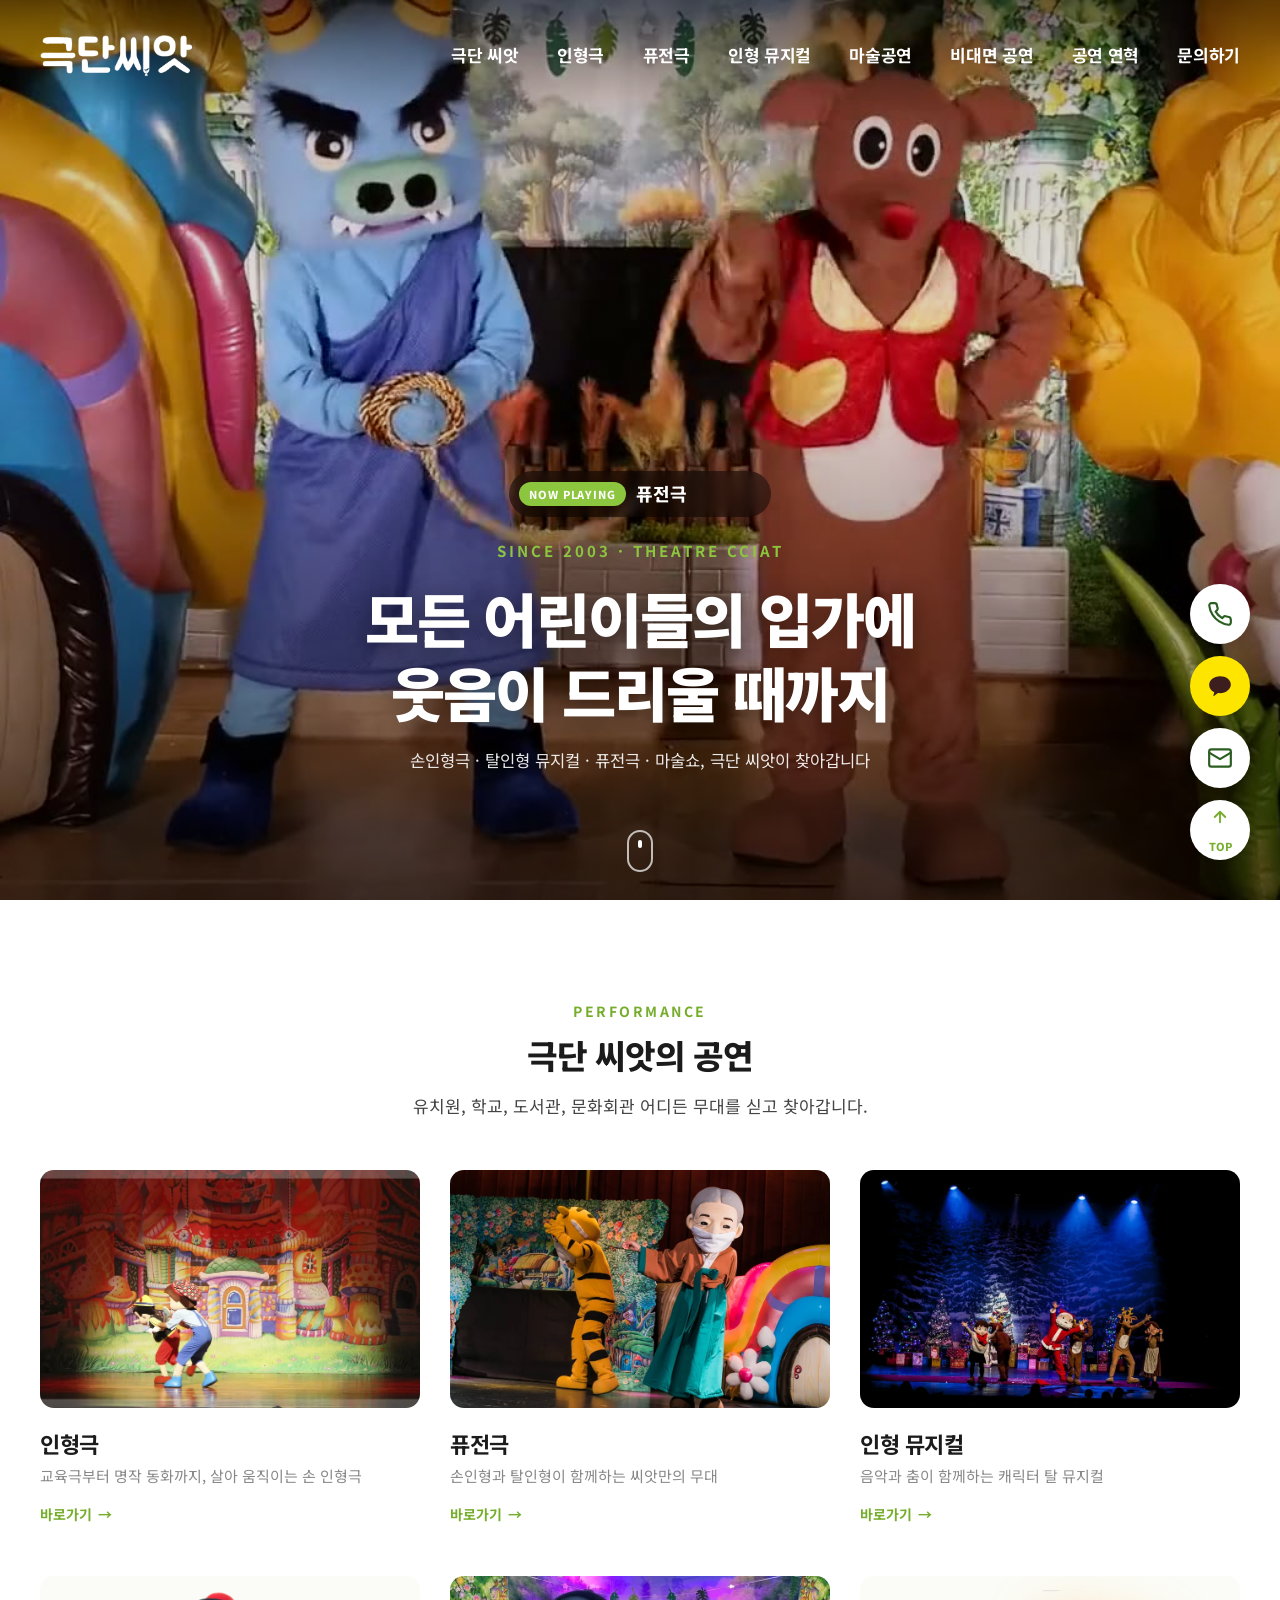
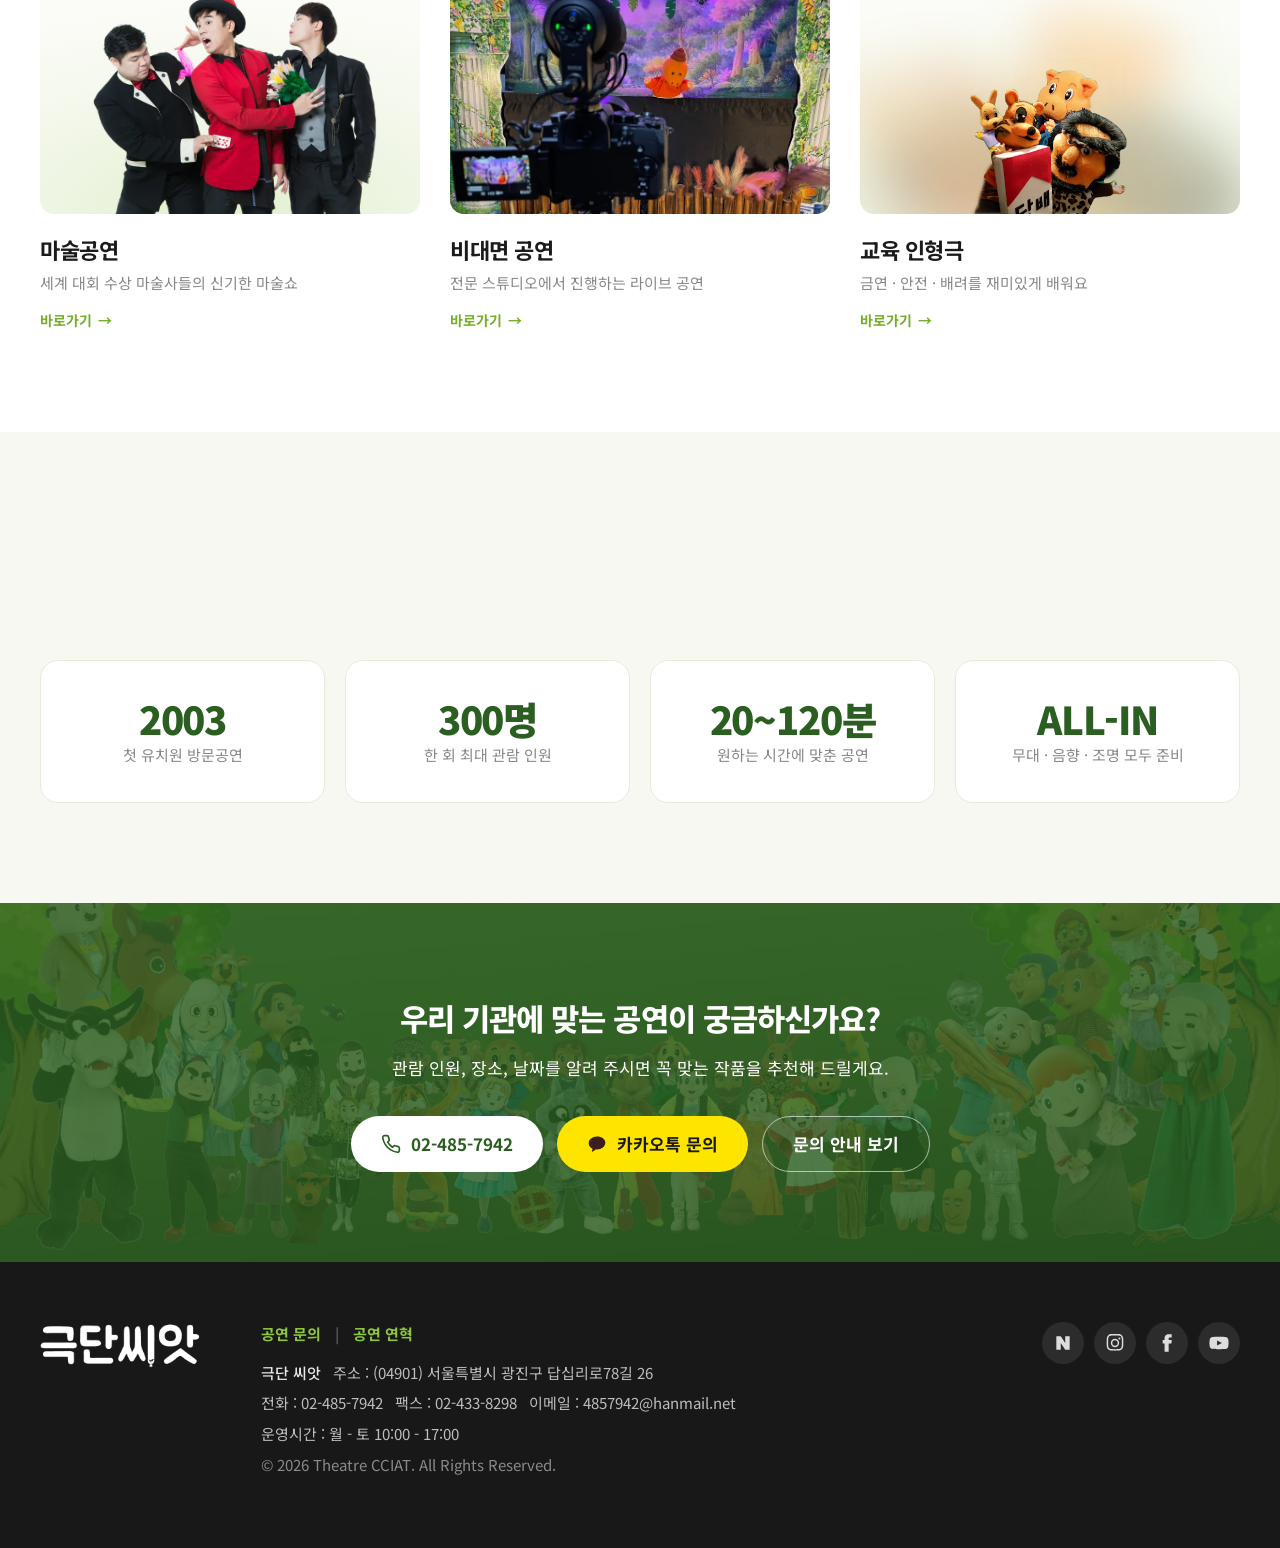
==== commit 013a322c: "모바일 메인 영상 개선: 용량 축소 + 모바일 세로 영상 + 자동재생 실패 대비 - hero.mp4 4.5MB → 2.4MB, 모바일 전용 hero-m.mp4(406x720, 1." ====
--- a/index.html
+++ b/index.html
@@ -34,8 +34,9 @@
 </div>
 <main id="main">
 <section class="mv">
-  <img class="mv__poster" src="assets/video/hero-poster.jpg" alt="">
-  <video autoplay muted loop playsinline preload="auto" poster="assets/video/hero-poster.jpg" aria-label="극단 씨앗 공연 하이라이트 영상" data-cues="퓨전극,손인형극,탈인형 뮤지컬,마술쇼,손인형극,퓨전극,탈인형 뮤지컬,마술쇼,손인형극,탈인형 뮤지컬,마술쇼,퓨전극,손인형극,탈인형 뮤지컬,마술쇼,퓨전극" data-cue-sec="2">
+  <picture><source media="(max-width: 767px)" srcset="assets/video/hero-poster-m.jpg"><img class="mv__poster" src="assets/video/hero-poster.jpg" alt=""></picture>
+  <video autoplay muted loop playsinline preload="auto" aria-label="극단 씨앗 공연 하이라이트 영상" data-cues="퓨전극,손인형극,탈인형 뮤지컬,마술쇼,손인형극,퓨전극,탈인형 뮤지컬,마술쇼,손인형극,탈인형 뮤지컬,마술쇼,퓨전극,손인형극,탈인형 뮤지컬,마술쇼,퓨전극" data-cue-sec="2">
+    <source media="(max-width: 767px)" src="assets/video/hero-m.mp4" type="video/mp4">
     <source src="assets/video/hero.mp4" type="video/mp4">
   </video>
   <div class="mv__copy">
